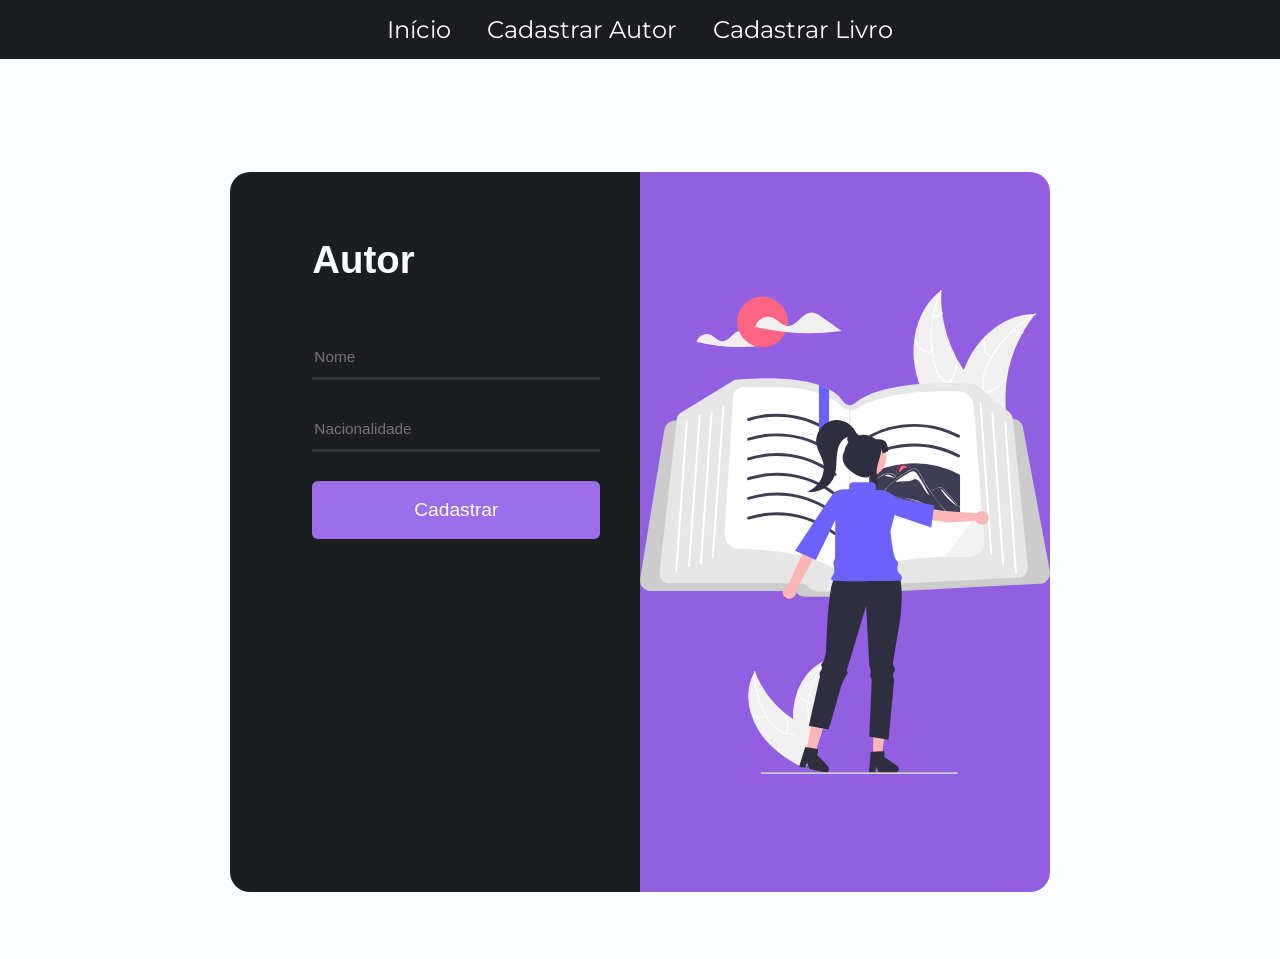
==== nginx/html/cadastroAutor.html @ f7579954 "Implementação do back e front" ====
<!DOCTYPE html>
<html>
<head>
    <title>Biblioteca</title>
    <link rel="stylesheet" href="styles.css">
</head>
<body>

    <nav style="background: #1C1D21; padding: 15px; text-align: center;">
    <a href="index.html" style="color: white; margin: 0 15px; text-decoration: none;">Início</a>
    <a href="cadastroAutor.html" style="color: white; margin: 0 15px; text-decoration: none;">Cadastrar Autor</a>
    <a href="cadastroLivro.html" style="color: white; margin: 0 15px; text-decoration: none;">Cadastrar Livro</a>
    </nav>

    <div class="cadastro">

        <!-- FORMULÁRIO -->
        <div class="form">
            <div class="date">
                <h1>Autor</h1>
                <input type="text" placeholder="Nome">
                <input type="text" placeholder="Nacionalidade">
                <button onclick="criar()">Cadastrar</button>    
            </div>
        </div>

        <div class="imagem-autor">
        </div>
    </div>

</body>
</html>
---- nginx/html/styles.css ----
@import url('https://fonts.googleapis.com/css2?family=Imperial+Script&family=Montserrat:ital,wght@0,100..900;1,100..900&family=Playfair+Display:ital,wght@0,400..900;1,400..900&display=swap');

body{
    margin: 0;
    font-family: "Montserrat", sans-serif;
    font-size: 1.5em;
    margin: 0;
    background-color: #FCFDFF;
}

.cadastro{
    display: flex;
    width: 80%;
    height: 95vh;
    margin-left: 10%;
    margin-top: 5vh;
    gap: 0;
    justify-content: center;
    align-items: center;
}

.form{
    width: 40%;
    height: 80vh;
    background-color: #1C1D21;
    border-top-left-radius: 20px;
    border-bottom-left-radius: 20px;
}

.date{
    display: flex;
    gap: 1.5em;
    font-family: "Roboto", sans-serif;
    font-weight: 100;
    font-size: 0.8em;
    color: #FCFDFF;
    justify-content: center;
    align-items: right;
    flex-direction: column;/* coluna invertida */
    margin-left: 20%;
    margin-top: 10%;
}

.imagem-livros{
    display: flex;
    width: 40%;
    height: 80vh;
    background-color: #925FE2;
    background-image: url("imgs/livros.svg");
    background-size: contain;
    background-position: center;
    background-repeat: no-repeat;
    border-top-right-radius: 20px;
    border-bottom-right-radius: 20px;
}

input{
    font-family: "Roboto", sans-serif;
    font-weight: 100;
    font-size: 0.8em;
    background-color: transparent;
    color: #38393D;
    border: 0;
    border-bottom: 3px solid #38393D;
    width: 18.5em;
    height: 2.5em;
    margin: 0;
}

input:focus{
    outline: none;
    border-bottom: 2px solid #925FE2;
    color:#925FE2;
}

input:focus::placeholder{
  color: #925FE2;
}

button{
    color: #FCFDFF;
    width: 15em;
    height: 3em;
    border: 0;
    border-radius: 0.3em;
    background-color: #9C6EEA;
    font-family: "Roboto", sans-serif;
    font-size: 1em;
    transition: 0.3s;
}

button:hover{
    background-color: #FCFDFF;
    color: #38393D;
} 


.imagem-autor{
    display: flex;
    width: 40%;
    height: 80vh;
    background-color: #925FE2;
    background-image: url("imgs/autor.svg");
    background-size: contain;
    background-position: center;
    background-repeat: no-repeat;
    border-top-right-radius: 20px;
    border-bottom-right-radius: 20px;
}
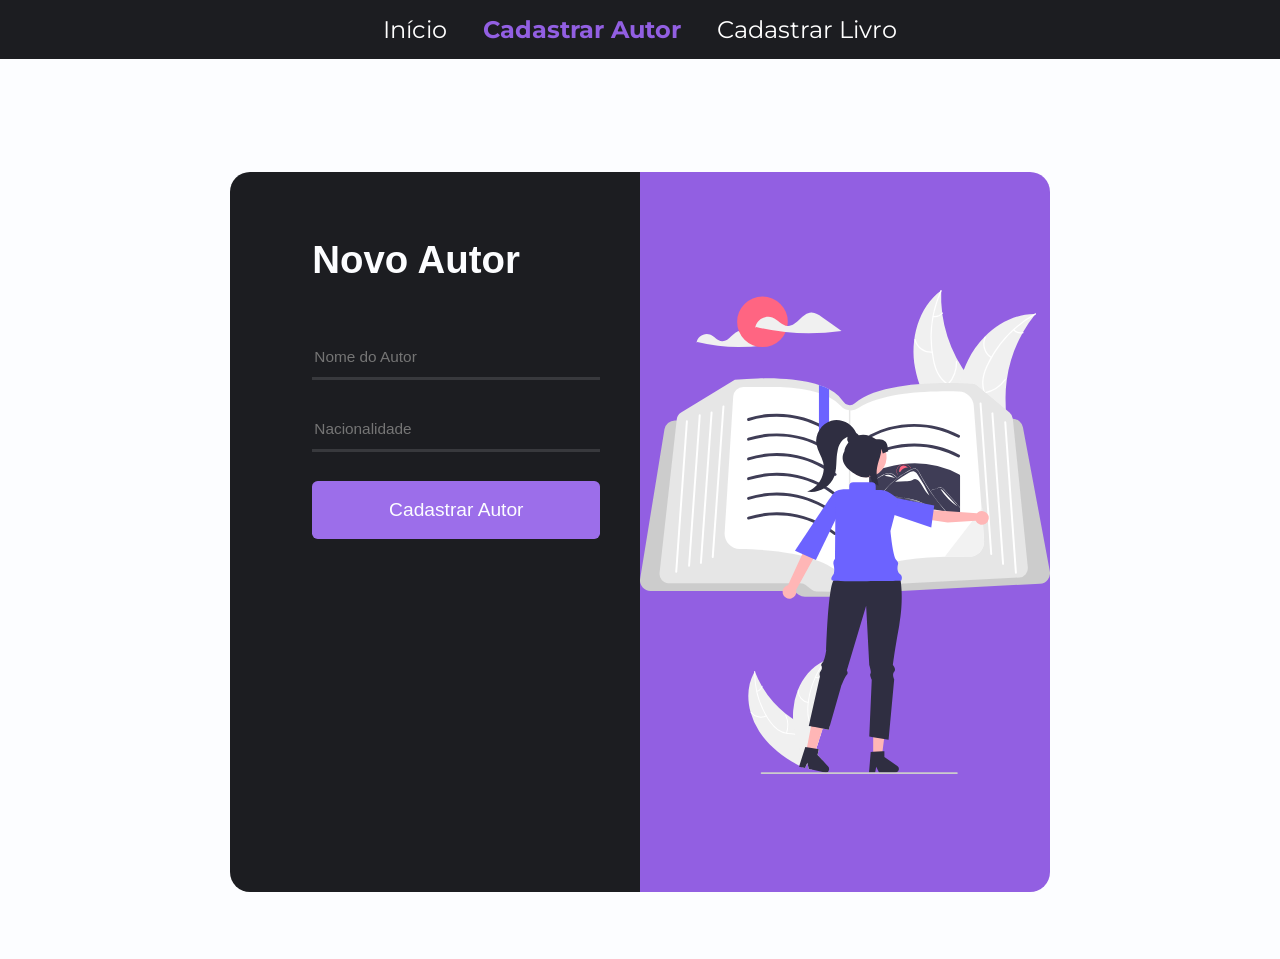
==== commit be1e6e66: "Front e back funcionando" ====
--- a/nginx/html/cadastroAutor.html
+++ b/nginx/html/cadastroAutor.html
@@ -1,32 +1,27 @@
 <!DOCTYPE html>
-<html>
+<html lang="pt-BR">
 <head>
-    <title>Biblioteca</title>
+    <meta charset="UTF-8">
+    <title>Cadastrar Autor</title>
     <link rel="stylesheet" href="styles.css">
 </head>
 <body>
-
     <nav style="background: #1C1D21; padding: 15px; text-align: center;">
-    <a href="index.html" style="color: white; margin: 0 15px; text-decoration: none;">Início</a>
-    <a href="cadastroAutor.html" style="color: white; margin: 0 15px; text-decoration: none;">Cadastrar Autor</a>
-    <a href="cadastroLivro.html" style="color: white; margin: 0 15px; text-decoration: none;">Cadastrar Livro</a>
+        <a href="index.html" style="color: white; margin: 0 15px; text-decoration: none;">Início</a>
+        <a href="cadastroAutor.html" style="color: #925FE2; margin: 0 15px; text-decoration: none; font-weight: bold;">Cadastrar Autor</a>
+        <a href="cadastroLivro.html" style="color: white; margin: 0 15px; text-decoration: none;">Cadastrar Livro</a>
     </nav>
-
     <div class="cadastro">
-
-        <!-- FORMULÁRIO -->
         <div class="form">
             <div class="date">
-                <h1>Autor</h1>
-                <input type="text" placeholder="Nome">
-                <input type="text" placeholder="Nacionalidade">
-                <button onclick="criar()">Cadastrar</button>    
+                <h1>Novo Autor</h1>
+                <input type="text" id="nome" placeholder="Nome do Autor">
+                <input type="text" id="nacionalidade" placeholder="Nacionalidade">
+                <button onclick="addAutor()">Cadastrar Autor</button>    
             </div>
         </div>
-
-        <div class="imagem-autor">
-        </div>
+        <div class="imagem-autor"></div>
     </div>
-
+    <script src="script.js"></script>
 </body>
 </html>
--- a/nginx/html/styles.css
+++ b/nginx/html/styles.css
@@ -106,4 +106,89 @@
     background-repeat: no-repeat;
     border-top-right-radius: 20px;
     border-bottom-right-radius: 20px;
+}
+
+.lista-home {
+    list-style: none;
+    padding: 0;
+    width: 100%;
+    overflow-y: auto;
+    max-height: 350px; /* Evita que a lista quebre o layout se for muito grande */
+}
+
+.lista-home li {
+    background: #25262B;
+    margin-bottom: 10px;
+    padding: 15px;
+    border-radius: 8px;
+    color: #FCFDFF;
+    font-size: 0.8em;
+    display: flex;
+    justify-content: space-between;
+    border-left: 4px solid #925FE2;
+}
+
+.lista-home li strong {
+    color: #925FE2;
+}
+
+/* Ajuste para o texto de boas-vindas */
+.date p {
+    font-size: 0.9em;
+    font-weight: 300;
+    line-height: 1.4;
+    margin-bottom: 10px;
+}
+
+/* --- ESTILO PARA O SELECT DE AUTORES --- */
+select {
+    font-family: "Roboto", sans-serif;
+    font-weight: 100;
+    font-size: 0.8em;
+    background-color: transparent;
+    color: #FCFDFF; /* Texto branco para destacar no fundo escuro */
+    border: 0;
+    border-bottom: 3px solid #38393D;
+    width: 18.5em;
+    height: 2.5em;
+    margin: 0;
+    outline: none;
+    cursor: pointer;
+}
+
+select:focus {
+    border-bottom: 2px solid #925FE2;
+    color: #925FE2;
+}
+
+select option {
+    background-color: #1C1D21; /* Fundo escuro igual ao formulário */
+    color: #FCFDFF;
+}
+
+/* --- BOTÕES DE AÇÃO (EDITAR E EXCLUIR) --- */
+.btn-acao {
+    width: auto;
+    height: auto;
+    padding: 8px 15px;
+    font-size: 0.8em;
+    border-radius: 4px;
+    margin-left: 5px;
+    font-weight: bold;
+}
+
+.btn-editar {
+    background-color: #2ecc71; /* Verde elegante */
+}
+.btn-editar:hover {
+    background-color: #27ae60;
+    color: white;
+}
+
+.btn-excluir {
+    background-color: #e74c3c; /* Vermelho elegante */
+}
+.btn-excluir:hover {
+    background-color: #c0392b;
+    color: white;
 }
